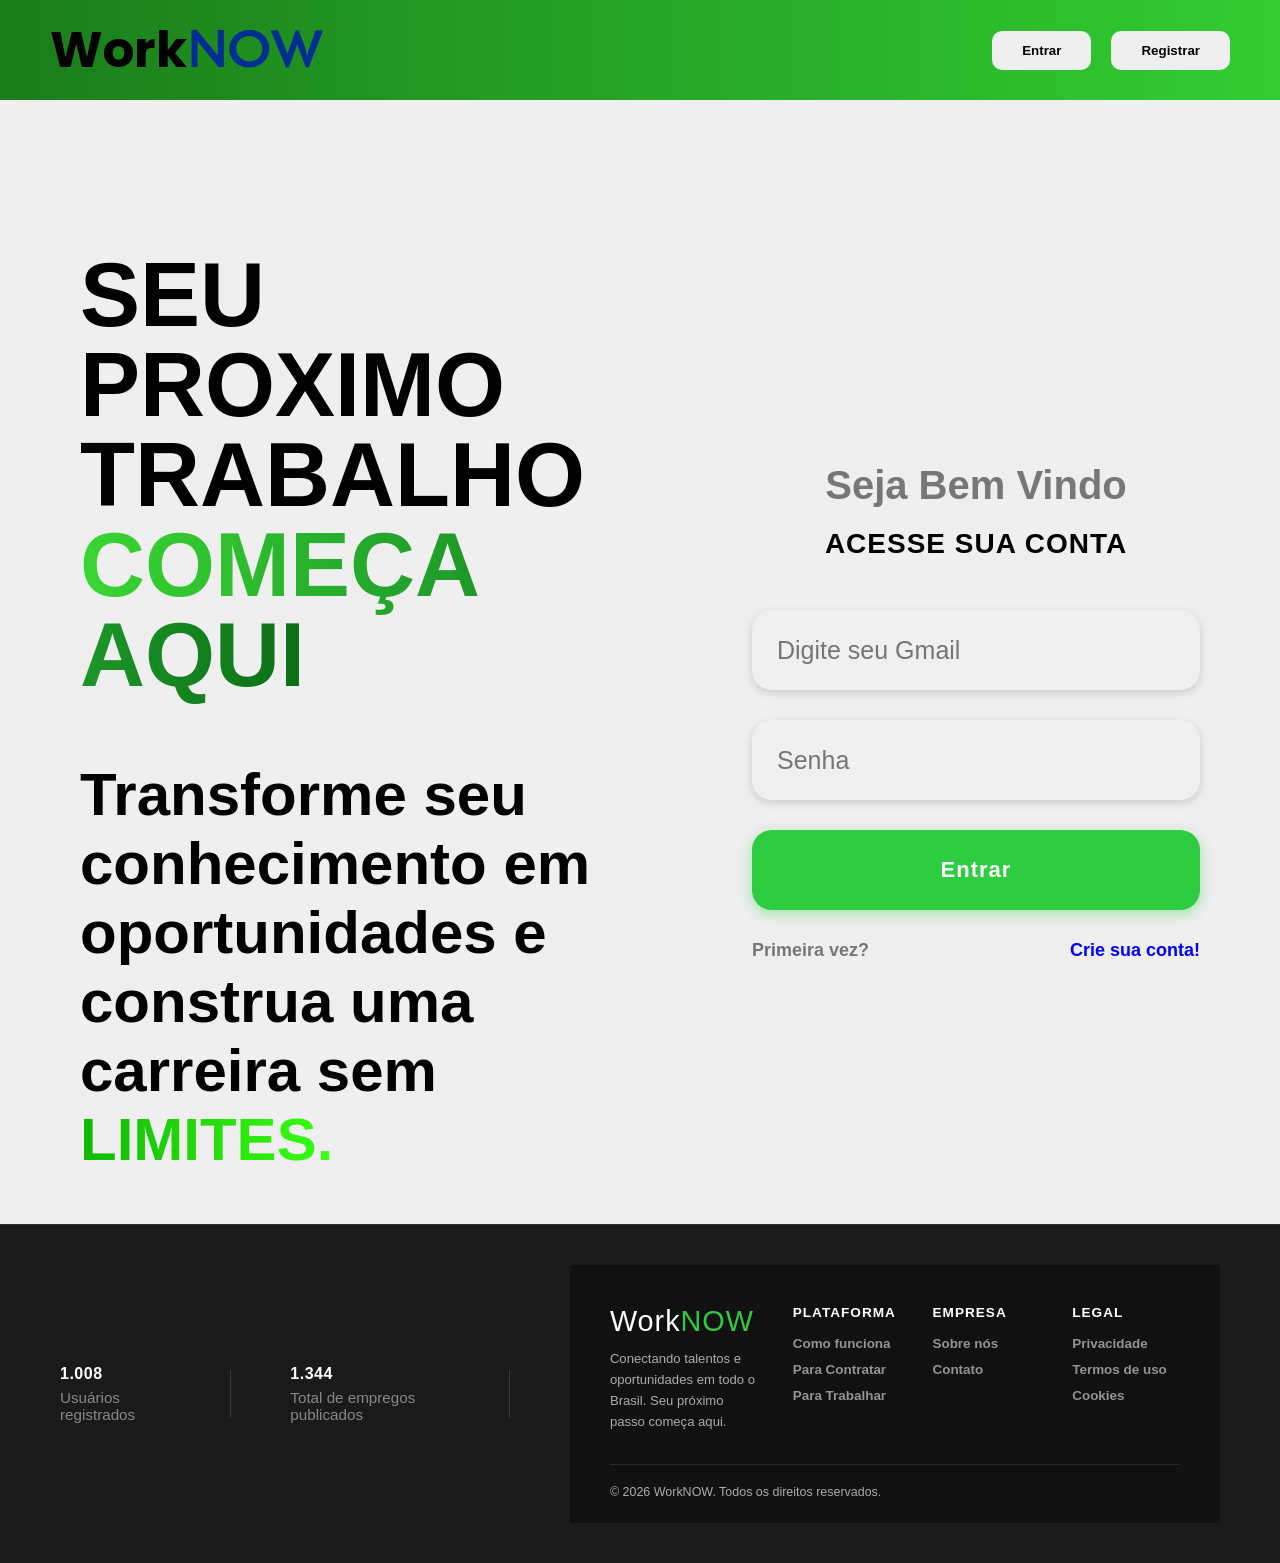
==== index.html @ 2068f9e7 "Login_responsivel" ====
<!DOCTYPE html>
<html lang="pt-br">
<head>
    <meta charset="UTF-8">
    <meta name="viewport" content="width=device-width, initial-scale=1.0">
    <title>WorkNOW</title>
    <link rel="stylesheet" href="style.css">
    <link rel="icon" type="image/png" href="./img/logo.png">
</head>
<body>
    <header id="#index.html">
        <h1> <span class="logo-work">Work</span><span class="logo-now">NOW</span></h1>

        <nav>
            <a href="#conta"><button>Entrar</button></a>
            <a href="cadastro/login.html"><button>Registrar</button></a>
        </nav>
        
    </header>

    <main>

        <section class="left-side">
            <h2>
            SEU PROXIMO TRABALHO <br>
            <span>COMEÇA AQUI</span>
            </h2>

            <p>
                Transforme seu conhecimento em oportunidades e construa uma carreira sem
                <span>LIMITES.</span>
            </p>
        </section>
<!--LOGINNNNNNNN-->
        <section class="right-side">

            <h3>Seja Bem Vindo</h3>
            <h1 id="conta">ACESSE SUA CONTA</h1>

            <form method="POST">

                <input type="email" name="email" id="email" placeholder="Digite seu Gmail" required >

                <input type="password" name="senha" id="senha" placeholder="Senha" required>

                <input type="submit" id="Entrar" value="Entrar">

                <div class="register">
                    <span>Primeira vez?</span>
                    <a href="cadastro/login.html">Crie sua conta!</a>
                </div>

            </form>

        </section>

    
    
    </main>
<!-- STATS -->
    <section class="stats">
        <div class="stat">
            <span class="stat-number" data-target="1500">0</span>
            <span class="stat-label">Usuários registrados</span>
        </div>
 
        <div class="stat-divider"></div>
 
        <div class="stat">
            <span class="stat-number" data-target="2000">0</span>
            <span class="stat-label">Total de empregos publicados</span>
        </div>
 
        <div class="stat-divider"></div>
<!--FOTEERRRRRR-->
    <footer>
        <div class="footer-inner">
    <div class="footer-top">
      <div class="footer-brand">
        <div class="f-logo">Work<span>NOW</span></div>
        <p data-i18n="footer.desc">Conectando talentos e oportunidades em todo o Brasil. Seu próximo passo começa aqui.</p>
      </div>
 
      <div class="footer-col">
        <h4 data-i18n="footer.col1.title">Plataforma</h4>
        <ul>
          <li><a href="#" data-i18n="footer.col1.l1">Como funciona</a></li>
          <li><a href="#" data-i18n="footer.col1.l2">Para Contratar</a></li>
          <li><a href="#" data-i18n="footer.col1.l3">Para Trabalhar</a></li>
        </ul>
      </div>
 
      <div class="footer-col">
        <h4 data-i18n="footer.col2.title">Empresa</h4>
        <ul>
          <li><a href="#" data-i18n="footer.col2.l1">Sobre nós</a></li>
          <li><a href="#" data-i18n="footer.col2.l4">Contato</a></li>
        </ul>
      </div>
 
      <div class="footer-col">
        <h4 data-i18n="footer.col3.title">Legal</h4>
        <ul>
          <li><a href="#" data-i18n="footer.col3.l1">Privacidade</a></li>
          <li><a href="#" data-i18n="footer.col3.l2">Termos de uso</a></li>
          <li><a href="#" data-i18n="footer.col3.l3">Cookies</a></li>
        </ul>
      </div>
    </div>
 
    <div class="footer-bottom">
      <span data-i18n="footer.copy">© 2026 WorkNOW. Todos os direitos reservados.</span>
    </div>
  </div>
    </footer>

    <script src="work.js"></script>
</body>
</html>
---- style.css ----
@import url("https://fonts.googleapis.com/css2?family=Poppins:wght@400;600;700;800&family=Spinnaker&display=swap");
 
* {
    margin: 0;
    padding: 0;
    box-sizing: border-box;
    font-family: Arial, Helvetica, sans-serif;
}
 
body {
    background: #efefef;
}
 
/* ─── HEADER ─── */
header {
    height: 100px;
    position: fixed;
    top: 0;
    left: 0;
    right: 0;
    background: linear-gradient(90deg, #1a7d1a, #32cd32);
    display: flex;
    justify-content: space-between;
    align-items: center;
    padding: 0 50px;
    z-index: 100;
}
 
header button:hover {
    background: #111;
    color: #fff;
}
 
header h1 {
    font-size: 50px;
}
 
header span {
    color: #0037ff;
}
 
nav {
    display: flex;
    gap: 20px;
}
 
nav button {
    border: none;
    padding: 12px 30px;
    border-radius: 10px;
    font-weight: bold;
    cursor: pointer;
}
 
/* ─── MAIN ─── */
main {
    margin-top: 200px;
    min-height: calc(100vh - 100px);
    display: flex;
    justify-content: space-between;
    align-items: center;
    padding: 50px 80px;
}
 
/* LOGO FONTE */
.logo-work {
    font-family: 'Poppins', sans-serif;
    color: black;
    font-weight: 700;
}
 
.logo-now {
    font-family: 'Spinnaker', sans-serif;
    color: #002E93;
}
 
/* ─── ESQUERDA ─── */
.left-side {
    width: 50%;
}
 
.left-side h2 {
    font-size: 90px;
    line-height: 1;
    font-weight: 800;
}
 
.left-side h2 span {
    font-size: 90px;
    line-height: 1;
    font-weight: 800;
    background: linear-gradient(to left, #0b6e16 0%, #1f9b2a 40%, #39d632 100%);
    -webkit-background-clip: text;
    -webkit-text-fill-color: transparent;
    background-clip: text;
}
 
.left-side p {
    margin-top: 60px;
    font-size: 60px;
    font-weight: bold;
}
 
.left-side p span {
    background: linear-gradient(90deg, #0fb900, #39ff14);
    background-clip: text;
    -webkit-text-fill-color: transparent;
}
 
/* ─── DIREITA ─── */
.right-side {
    width: 40%;
}
 
.right-side h3 {
    text-align: center;
    color: #777;
    font-size: 40px;
    font-weight: 700;
}
 
.right-side h1 {
    text-align: center;
    margin-top: 20px;
    font-size: 28px;
    font-weight: 900;
    letter-spacing: 1px;
}
 
form {
    margin-top: 50px;
    display: flex;
    flex-direction: column;
    gap: 30px;
}
 
input[type="email"],
input[type="password"] {
    height: 80px;
    border: none;
    border-radius: 20px;
    padding: 0 25px;
    font-size: 25px;
    background: #f0f0f0;
    box-shadow: 0 3px 8px rgba(0, 0, 0, .15);
    outline: none;
    transition: box-shadow 0.2s, background 0.2s;
}
 
input[type="email"]:focus,
input[type="password"]:focus {
    background: #e8e8e8;
    box-shadow: 0 0 0 3px rgba(46, 204, 64, 0.3);
}
 
input[type="submit"] {
    height: 80px;
    border: none;
    border-radius: 20px;
    padding: 0 25px;
    font-size: 22px;
    font-weight: 900;
    letter-spacing: 1px;
    cursor: pointer;
    background: #2ecc40;
    color: #fff;
    box-shadow: 0 4px 14px rgba(46, 204, 64, 0.4);
    transition: background 0.2s, transform 0.15s, box-shadow 0.2s;
}
 
input[type="submit"]:hover {
    background: #27b838;
    transform: translateY(-2px);
    box-shadow: 0 6px 20px rgba(46, 204, 64, 0.45);
}
 
input[type="submit"]:active {
    transform: translateY(0);
}
 
.register {
    display: flex;
    justify-content: space-between;
    font-size: 18px;
    color: #777;
    font-weight: 600;
}
 
.register a {
    text-decoration: none;
    color: blue;
    font-weight: 700;
}
 
.register a:hover {
    text-decoration: underline;
}
 
/* ─── FOOTER ─── */
:root {
    --green: #2ecc40;
    --dark: #111;
    --white: #fff;
}
 
footer {
    background: var(--dark);
    color: rgba(255, 255, 255, 0.65);
    padding: 40px 40px 24px;
    font-family: 'Nunito', sans-serif;
}
 
.footer-inner {
    max-width: 1100px;
    margin: 0 auto;
}
 
.footer-top {
    display: grid;
    grid-template-columns: 1.4fr 1fr 1fr 1fr;
    gap: 32px;
    padding-bottom: 32px;
    border-bottom: 1px solid rgba(255, 255, 255, 0.1);
}
 
.footer-brand .f-logo {
    font-family: 'Bebas Neue', sans-serif;
    font-size: 1.8rem;
    color: var(--white);
    letter-spacing: 1px;
    margin-bottom: 10px;
}
 
.footer-brand .f-logo span {
    color: var(--green);
}
 
.footer-brand p {
    font-size: 0.82rem;
    line-height: 1.6;
    max-width: 200px;
}
 
.footer-col h4 {
    color: var(--white);
    font-size: 0.85rem;
    font-weight: 900;
    text-transform: uppercase;
    letter-spacing: 1px;
    margin-bottom: 14px;
}
 
.footer-col ul {
    list-style: none;
    padding: 0;
    margin: 0;
}
 
.footer-col ul li {
    margin-bottom: 8px;
}
 
.footer-col ul li a {
    color: rgba(255, 255, 255, 0.55);
    text-decoration: none;
    font-size: 0.84rem;
    font-weight: 600;
    transition: color 0.18s;
}
 
.footer-col ul li a:hover {
    color: var(--green);
}
 
.footer-bottom {
    display: flex;
    justify-content: space-between;
    align-items: center;
    padding-top: 20px;
    font-size: 0.78rem;
    flex-wrap: wrap;
    gap: 8px;
}
 
.footer-bottom a {
    color: rgba(255, 255, 255, 0.45);
    text-decoration: none;
}
 
.footer-bottom a:hover {
    color: var(--green);
}
 
/* ─── STATS ─── */
.stats {
    display: flex;
    align-items: center;
    gap: 60px;
    background: #1a1a1a;
    padding: 40px 60px;
    border-top: 1px solid rgba(255, 255, 255, 0.08);
}
 
.stat {
    display: flex;
    flex-direction: column;
    gap: 6px;
}
 
.stat-number {
    font-size: 1rem;
    font-weight: 900;
    color: #fff;
    letter-spacing: 0.5px;
}
 
.stat-label {
    font-size: 0.95rem;
    font-weight: 500;
    color: #888;
}
 
.stat-divider {
    width: 1px;
    height: 48px;
    background: rgba(255, 255, 255, 0.15);
}
 
/* ─── RESPONSIVO MOBILE─── */

@media (max-width: 768px) {
    /* Header */
    header {
        height: auto;
        padding: 14px 20px;
        flex-wrap: wrap;
        gap: 10px;
        position: fixed;
    }
 
    header h1 {
        font-size: 26px;
    }
 
    nav {
        gap: 10px;
        flex-wrap: wrap;
    }
 
    nav button {
        padding: 8px 16px;
        font-size: 13px;
        border-radius: 8px;
    }
 
    /* Main */
    main {
        margin-top: 130px;
        padding: 30px 20px;
        flex-direction: column;
        gap: 48px;
        min-height: unset;
    }
 
    .left-side,
    .right-side {
        width: 100%;
    }
 
    .left-side h2,
    .left-side h2 span {
        font-size: clamp(40px, 12vw, 60px);
    }
 
    .left-side p {
        font-size: clamp(24px, 8vw, 36px);
        margin-top: 24px;
    }
 
    /* Form / login */
    .right-side h3 {
        font-size: 24px;
    }
 
    .right-side h1 {
        font-size: 20px;
    }
 
    form {
        margin-top: 30px;
        gap: 20px;
    }
 
    input[type="email"],
    input[type="password"] {
        height: 60px;
        font-size: 18px;
        border-radius: 14px;
    }
 
    input[type="submit"] {
        height: 60px;
        font-size: 18px;
        border-radius: 14px;
    }
 
    .register {
        font-size: 15px;
        flex-direction: column;
        gap: 8px;
        align-items: center;
    }
 
    /* Footer */
    footer {
        padding: 32px 20px 20px;
    }
 
    .footer-top {
        grid-template-columns: 1fr 1fr;
        gap: 24px;
    }
 
    .footer-bottom {
        flex-direction: column;
        align-items: flex-start;
        gap: 6px;
    }
 
    /* Stats */
    .stats {
        flex-direction: column;
        align-items: flex-start;
        gap: 20px;
        padding: 28px 20px;
    }
 
    .stat-divider {
        display: none;
    }
}

/*  RESPONSIVO — TABLET  (≤ 1024px) */
@media (max-width: 1024px) {
    header {
        padding: 0 30px;
    }
 
    header h1 {
        font-size: 36px;
    }
 
    nav button {
        padding: 10px 20px;
        font-size: 14px;
    }
 
    main {
        padding: 40px 40px;
        margin-top: 160px;
        flex-direction: column;
        align-items: flex-start;
        gap: 60px;
    }
 
    .left-side,
    .right-side {
        width: 100%;
    }
 
    .left-side h2,
    .left-side h2 span {
        font-size: 70px;
    }
 
    .left-side p {
        font-size: 42px;
        margin-top: 40px;
    }
 
    .right-side h3 {
        font-size: 30px;
    }
 
    .stats {
        gap: 30px;
        padding: 30px 40px;
        flex-wrap: wrap;
    }
}
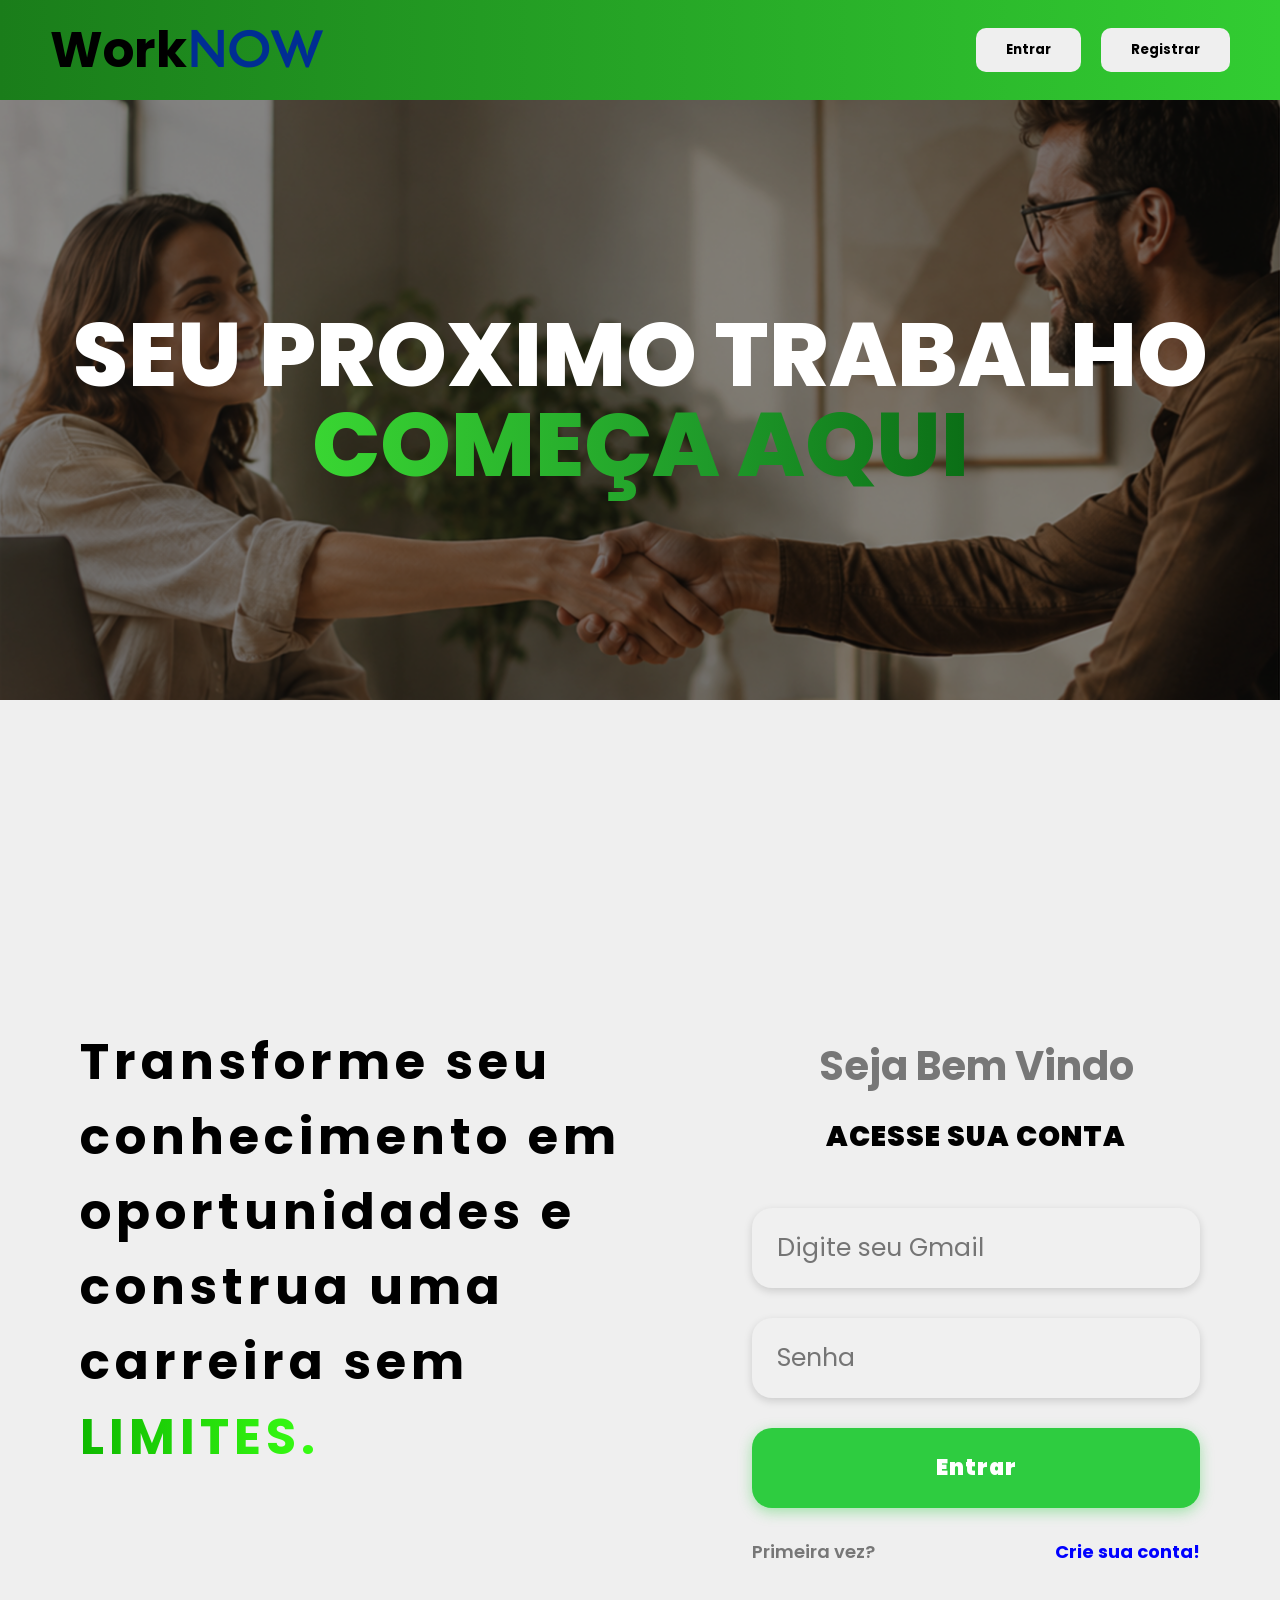
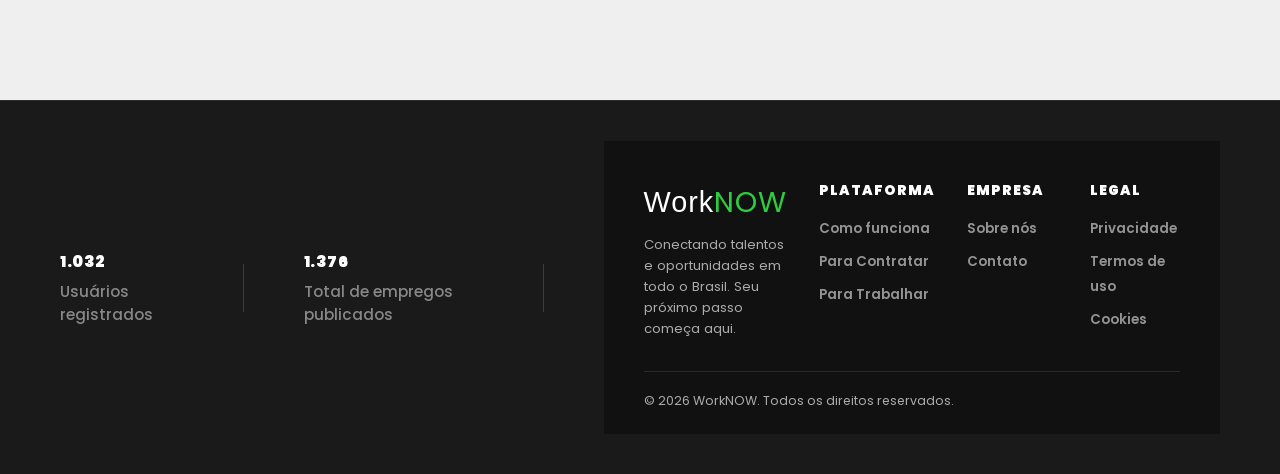
==== commit 65894189: "Login_quase-terminad" ====
--- a/index.html
+++ b/index.html
@@ -10,22 +10,24 @@
 <body>
     <header id="#index.html">
         <h1> <span class="logo-work">Work</span><span class="logo-now">NOW</span></h1>
-
         <nav>
             <a href="#conta"><button>Entrar</button></a>
             <a href="cadastro/login.html"><button>Registrar</button></a>
         </nav>
-        
     </header>
-
-    <main>
-
-        <section class="left-side">
+    <!--img de fundo-->
+    <section class="trabai">
+        <div class="sla-overlay">
             <h2>
             SEU PROXIMO TRABALHO <br>
             <span>COMEÇA AQUI</span>
             </h2>
+        </div>
+    </section>
+  
+    <main>
 
+        <section class="left-side">
             <p>
                 Transforme seu conhecimento em oportunidades e construa uma carreira sem
                 <span>LIMITES.</span>
@@ -34,8 +36,8 @@
 <!--LOGINNNNNNNN-->
         <section class="right-side">
 
-            <h3>Seja Bem Vindo</h3>
-            <h1 id="conta">ACESSE SUA CONTA</h1>
+            <h3 id="conta">Seja Bem Vindo</h3>
+            <h1 >ACESSE SUA CONTA</h1>
 
             <form method="POST">
 
--- a/style.css
+++ b/style.css
@@ -4,7 +4,7 @@
     margin: 0;
     padding: 0;
     box-sizing: border-box;
-    font-family: Arial, Helvetica, sans-serif;
+    font-family: "Poppins", sans-serif;
 }
  
 body {
@@ -51,41 +51,44 @@
     font-weight: bold;
     cursor: pointer;
 }
- 
-/* ─── MAIN ─── */
-main {
-    margin-top: 200px;
-    min-height: calc(100vh - 100px);
-    display: flex;
-    justify-content: space-between;
+/*Imagem de fundo*/
+.trabai{
+     height: 600px;
+
+    background-image: url('img/trabai\ \(1\).png');
+    background-size: cover;
+    background-position: center;
+    margin-top: 100px;
+
+    display: flex;
     align-items: center;
-    padding: 50px 80px;
-}
- 
-/* LOGO FONTE */
-.logo-work {
-    font-family: 'Poppins', sans-serif;
-    color: black;
-    font-weight: 700;
-}
- 
-.logo-now {
-    font-family: 'Spinnaker', sans-serif;
-    color: #002E93;
-}
- 
-/* ─── ESQUERDA ─── */
-.left-side {
-    width: 50%;
-}
- 
-.left-side h2 {
+    justify-content: center;
+
+    position: relative;
+}
+.trabai::before{
+    content: "";
+    position: absolute;
+    inset: 0;
+
+    background: rgba(0,0,0,0.45);
+}
+
+.sla-overlay{
+    position: relative;
+    z-index: 1;
+
+    text-align: center;
+    color: white;
+}
+
+.sla-overlay h2{
     font-size: 90px;
     line-height: 1;
     font-weight: 800;
 }
- 
-.left-side h2 span {
+
+.sla-overlay span{
     font-size: 90px;
     line-height: 1;
     font-weight: 800;
@@ -95,9 +98,37 @@
     background-clip: text;
 }
  
+/* ─── MAIN ─── */
+main {
+    margin-top: 200px;
+    min-height: calc(100vh - 100px);
+    display: flex;
+    justify-content: space-between;
+    align-items: center;
+    padding: 50px 80px;
+}
+ 
+/* LOGO FONTE */
+.logo-work {
+    font-family: 'Poppins', sans-serif;
+    color: black;
+    font-weight: 700;
+}
+ 
+.logo-now {
+    font-family: 'Spinnaker', sans-serif;
+    color: #002E93;
+}
+ 
+/* ─── ESQUERDA ─── */
+.left-side {
+    width: 50%;
+}
+ 
 .left-side p {
-    margin-top: 60px;
-    font-size: 60px;
+    padding-bottom: 100px;
+    font-size: 50px;
+    letter-spacing: 5px;
     font-weight: bold;
 }
  
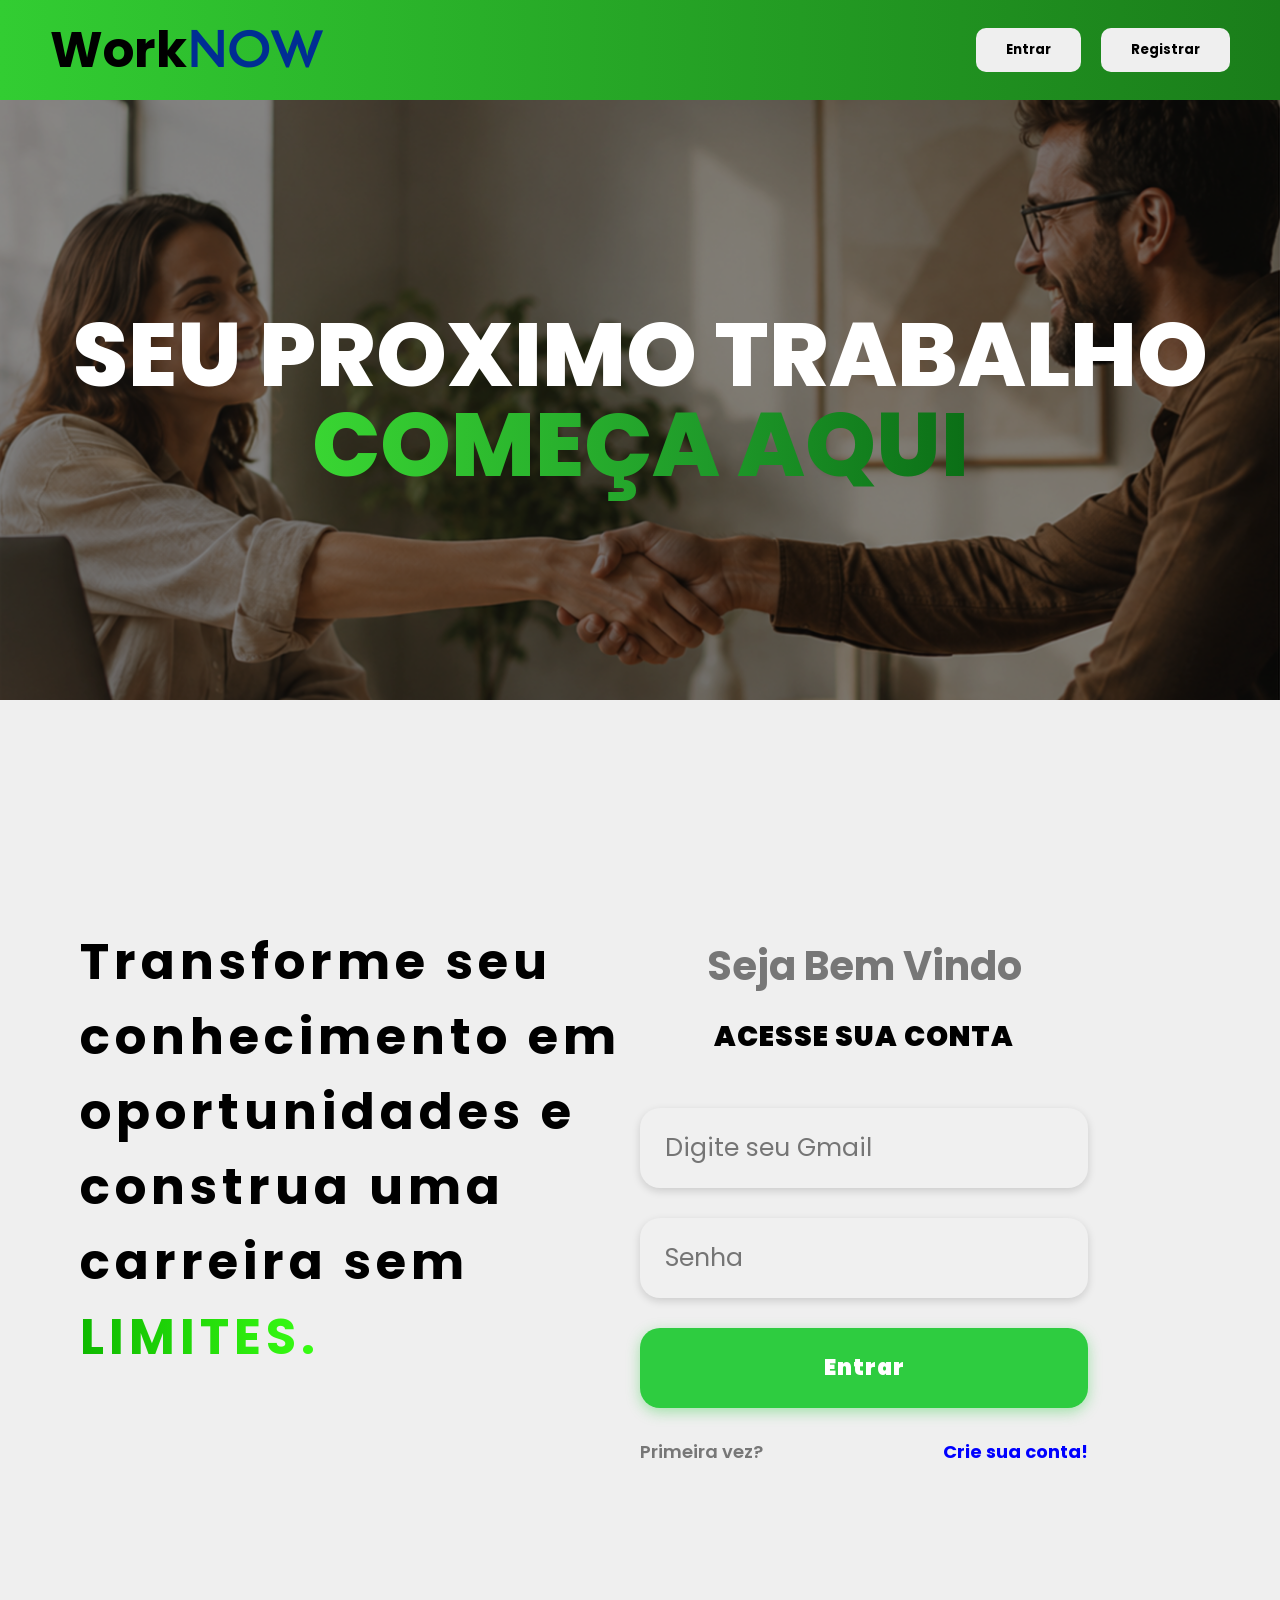
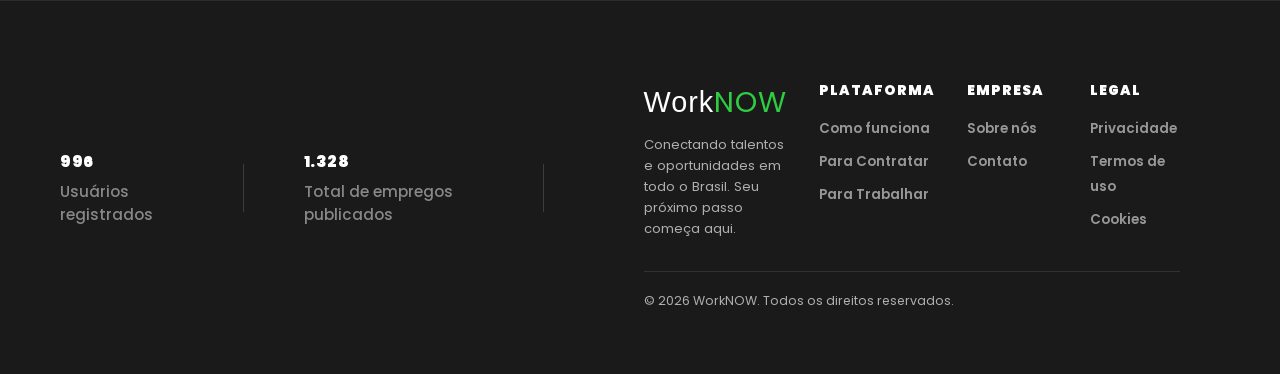
==== commit 3c8521ca: "Tela_login-andamento" ====
--- a/index.html
+++ b/index.html
@@ -39,7 +39,7 @@
             <h3 id="conta">Seja Bem Vindo</h3>
             <h1 >ACESSE SUA CONTA</h1>
 
-            <form method="POST">
+            <form  action="/Tela_Dashboard/dashboard_trabaio.html" method="GET">
 
                 <input type="email" name="email" id="email" placeholder="Digite seu Gmail" required >
 
--- a/style.css
+++ b/style.css
@@ -5,6 +5,7 @@
     padding: 0;
     box-sizing: border-box;
     font-family: "Poppins", sans-serif;
+   
 }
  
 body {
@@ -18,7 +19,7 @@
     top: 0;
     left: 0;
     right: 0;
-    background: linear-gradient(90deg, #1a7d1a, #32cd32);
+    background: linear-gradient(to left, #1a7d1a, #32cd32);
     display: flex;
     justify-content: space-between;
     align-items: center;
@@ -42,6 +43,7 @@
 nav {
     display: flex;
     gap: 20px;
+    align-items: center;
 }
  
 nav button {
@@ -100,10 +102,10 @@
  
 /* ─── MAIN ─── */
 main {
-    margin-top: 200px;
+    margin-top: 100px;
     min-height: calc(100vh - 100px);
     display: flex;
-    justify-content: space-between;
+    
     align-items: center;
     padding: 50px 80px;
 }
@@ -230,7 +232,6 @@
 /* ─── FOOTER ─── */
 :root {
     --green: #2ecc40;
-    --dark: #111;
     --white: #fff;
 }
  
@@ -356,40 +357,34 @@
     height: 48px;
     background: rgba(255, 255, 255, 0.15);
 }
- 
-/* ─── RESPONSIVO MOBILE─── */
-
-@media (max-width: 768px) {
-    /* Header */
+
+ 
+/*  RESPONSIVO — TABLET  (≤ 1024px) */
+@media (max-width: 1024px) {
     header {
-        height: auto;
-        padding: 14px 20px;
-        flex-wrap: wrap;
-        gap: 10px;
-        position: fixed;
+        height: 80px;
+        padding: 0 30px;
     }
  
     header h1 {
-        font-size: 26px;
-    }
- 
-    nav {
-        gap: 10px;
-        flex-wrap: wrap;
+        font-size: 36px;
     }
  
     nav button {
-        padding: 8px 16px;
-        font-size: 13px;
-        border-radius: 8px;
-    }
- 
-    /* Main */
+        padding: 10px 20px;
+        font-size: 14px;
+    }
+
+    .trabai{
+        margin-top: 80px;
+    }
+ 
     main {
-        margin-top: 130px;
-        padding: 30px 20px;
+        margin-top: 0;
+        padding: 40px 40px;
         flex-direction: column;
-        gap: 48px;
+        align-items: flex-start;
+        gap: 60px;
         min-height: unset;
     }
  
@@ -400,56 +395,125 @@
  
     .left-side h2,
     .left-side h2 span {
-        font-size: clamp(40px, 12vw, 60px);
+        font-size: 70px;
     }
  
     .left-side p {
-        font-size: clamp(24px, 8vw, 36px);
-        margin-top: 24px;
+        font-size: 32px;
+        padding-bottom: 30px;
+        margin-top: 20px;
+        letter-spacing: 2px;
+    }
+ 
+    .right-side h3 {
+        font-size: 30px;
+    }
+ 
+    .stats {
+        gap: 30px;
+        padding: 30px 40px;
+        flex-wrap: wrap;
+    }
+}
+
+/* ─── RESPONSIVO MOBILE─── */
+@media (max-width: 768px) {
+
+    /* Header */
+    header {
+        height: 65px;
+        padding: 0px 20px;
+    }
+ 
+    header h1 {
+        font-size: 26px;
+    }
+ 
+    nav {
+        gap: 8px;
+        flex-wrap: wrap;
+    }
+ 
+    nav button {
+        padding: 6px 12px;
+        font-size: 13px;
+        border-radius: 8px;
+    }
+
+    /*Bannar*/
+    .trabai{
+        height: 280px;
+        margin-top: 64px;
+    }
+
+    .sla-overlay h2,
+    .sla-overlay span {
+        font-size:  clamp(28px, 8vw, 44px);
+    }
+
+    /* Main */
+    main {
+        margin-top: 0;
+        padding: 30px 16px;
+        gap: 40px;
+    }
+ 
+    .left-side,
+    .right-side {
+        width: 100%;
+    }
+
+ 
+    .left-side p {
+        font-size: clamp(28px, 9vw, 40px);
+        letter-spacing: 1px;
+        padding-bottom: 0;
+        text-align: center;
+        
     }
  
     /* Form / login */
     .right-side h3 {
-        font-size: 24px;
+        font-size: 22px;
     }
  
     .right-side h1 {
-        font-size: 20px;
+        font-size: 18px;
     }
  
     form {
-        margin-top: 30px;
-        gap: 20px;
+        margin-top: 24px;
+        gap: 18px;
     }
  
     input[type="email"],
     input[type="password"] {
-        height: 60px;
-        font-size: 18px;
+        height: 56px;
+        font-size: 16px;
         border-radius: 14px;
     }
  
     input[type="submit"] {
-        height: 60px;
-        font-size: 18px;
+        height: 56px;
+        font-size: 16px;
         border-radius: 14px;
     }
  
     .register {
         font-size: 15px;
         flex-direction: column;
-        gap: 8px;
+        gap: 6px;
         align-items: center;
     }
  
     /* Footer */
     footer {
-        padding: 32px 20px 20px;
+        padding: 28px 16px 16px;
     }
  
     .footer-top {
         grid-template-columns: 1fr 1fr;
-        gap: 24px;
+        gap: 20px;
     }
  
     .footer-bottom {
@@ -462,8 +526,8 @@
     .stats {
         flex-direction: column;
         align-items: flex-start;
-        gap: 20px;
-        padding: 28px 20px;
+        gap: 16px;
+        padding: 24px 16px;
     }
  
     .stat-divider {
@@ -471,51 +535,3 @@
     }
 }
 
-/*  RESPONSIVO — TABLET  (≤ 1024px) */
-@media (max-width: 1024px) {
-    header {
-        padding: 0 30px;
-    }
- 
-    header h1 {
-        font-size: 36px;
-    }
- 
-    nav button {
-        padding: 10px 20px;
-        font-size: 14px;
-    }
- 
-    main {
-        padding: 40px 40px;
-        margin-top: 160px;
-        flex-direction: column;
-        align-items: flex-start;
-        gap: 60px;
-    }
- 
-    .left-side,
-    .right-side {
-        width: 100%;
-    }
- 
-    .left-side h2,
-    .left-side h2 span {
-        font-size: 70px;
-    }
- 
-    .left-side p {
-        font-size: 42px;
-        margin-top: 40px;
-    }
- 
-    .right-side h3 {
-        font-size: 30px;
-    }
- 
-    .stats {
-        gap: 30px;
-        padding: 30px 40px;
-        flex-wrap: wrap;
-    }
-}
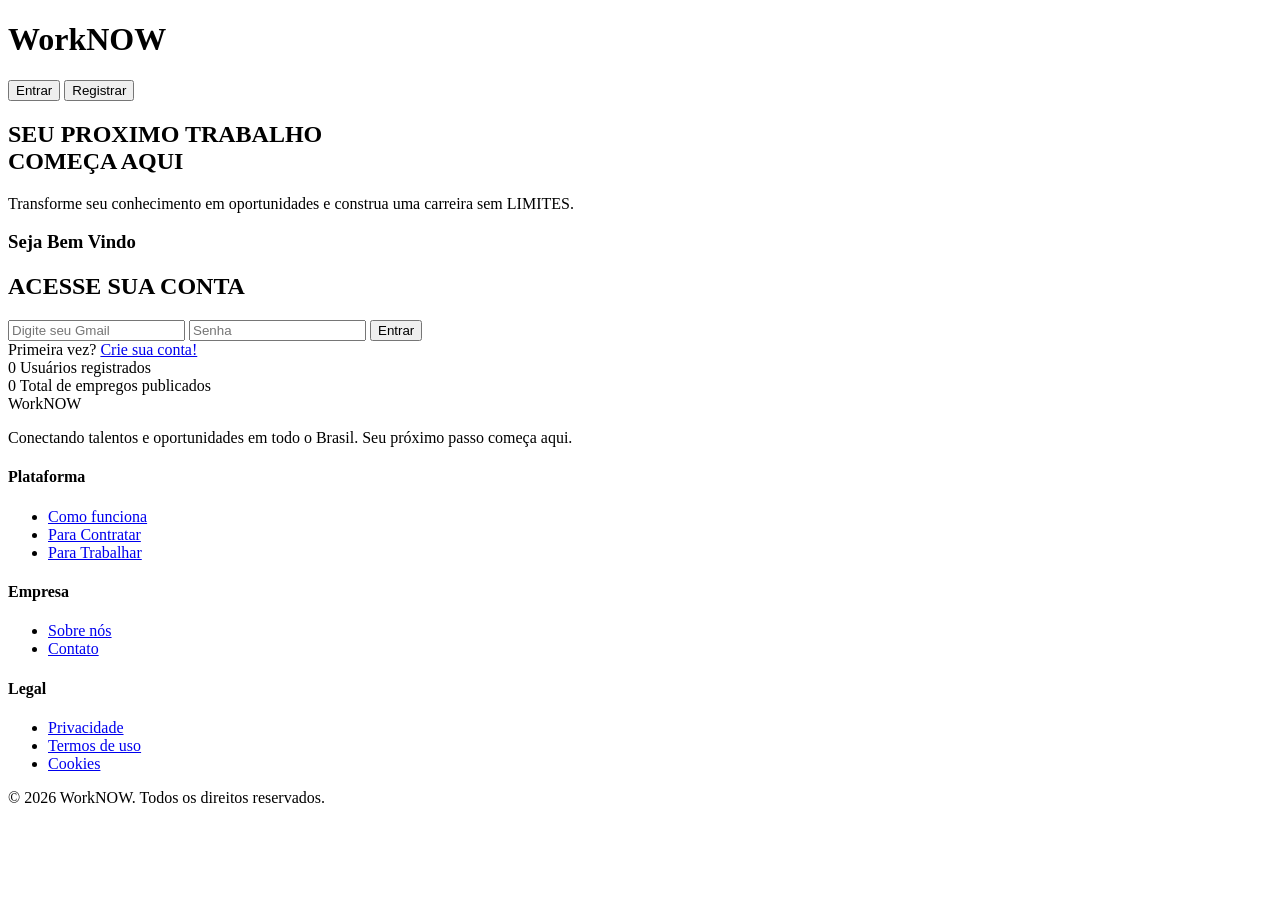
==== commit 163e61cd: "Add files via upload" ====
--- a/index.html
+++ b/index.html
@@ -39,11 +39,11 @@
             <h3 id="conta">Seja Bem Vindo</h3>
             <h1 >ACESSE SUA CONTA</h1>
 
-            <form  action="/Tela_Dashboard/dashboard_trabaio.html" method="GET">
+            <form action="loginDB.php" method="POST">
 
-                <input type="email" name="email" id="email" placeholder="Digite seu Gmail" required >
+                <input type="email" name="email_user" id="email" placeholder="Digite seu Gmail" required >
 
-                <input type="password" name="senha" id="senha" placeholder="Senha" required>
+                <input type="password" name="senha_user" id="senha" placeholder="Senha" required>
 
                 <input type="submit" id="Entrar" value="Entrar">
 
